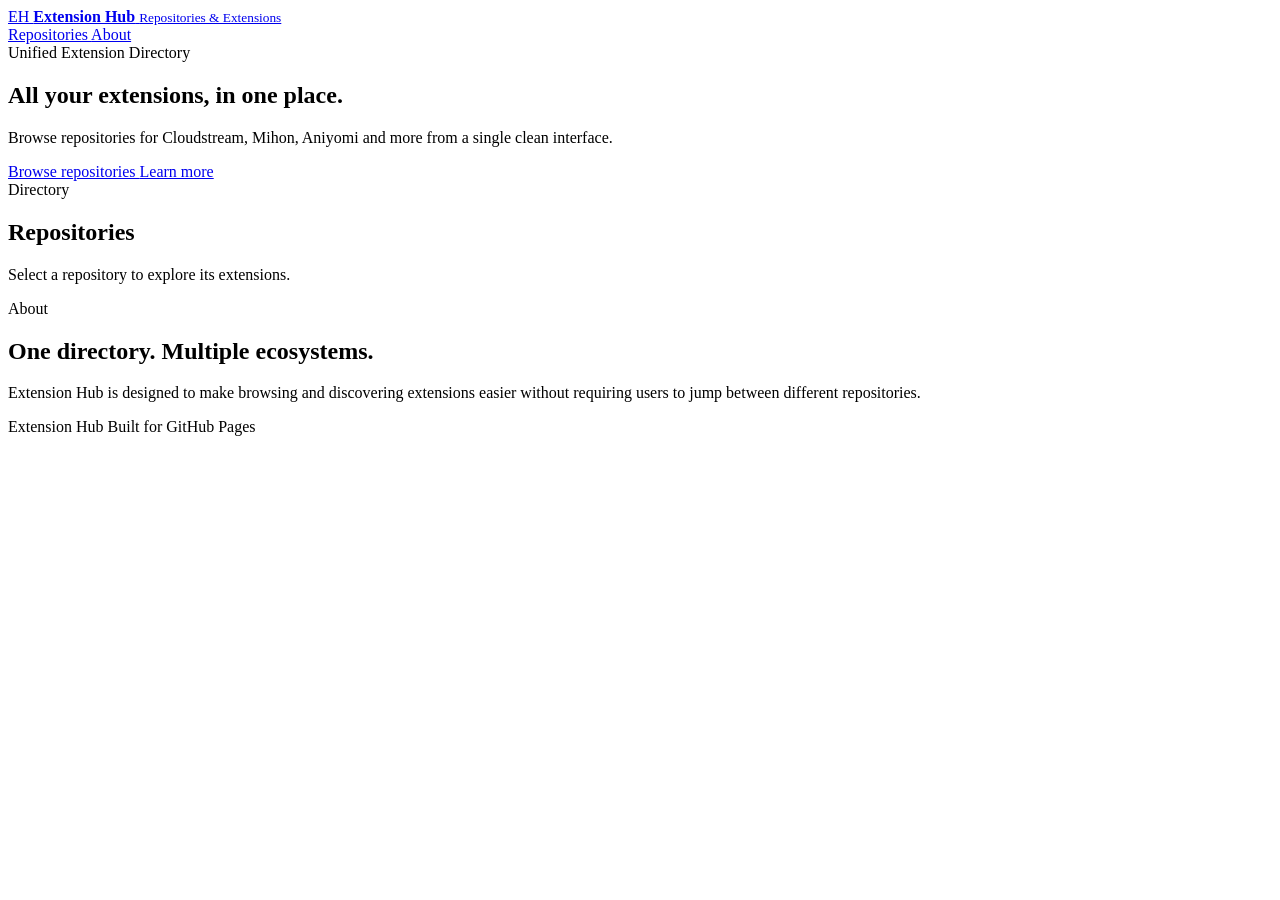
==== index.html @ 91ea053d "feat: add initial site HTML structure" ====
<!DOCTYPE html>
<html lang="en">
<head>
    <meta charset="UTF-8">

    <meta
        name="viewport"
        content="width=device-width, initial-scale=1.0"
    >

    <meta
        name="description"
        content="A unified extension directory for Cloudstream, Mihon, Aniyomi and more."
    >

    <meta
        name="theme-color"
        content="#0b0d10"
    >

    <title>Extension Hub</title>

    <link rel="stylesheet" href="css/style.css">
</head>

<body>
    <div class="app">

        <header class="site-header">
            <div class="container header-inner">

                <a class="brand" href="./" aria-label="Extension Hub home">
                    <span class="brand-mark" aria-hidden="true">
                        EH
                    </span>

                    <span class="brand-text">
                        <strong>Extension Hub</strong>
                        <small>Repositories & Extensions</small>
                    </span>
                </a>

                <nav
                    class="site-nav"
                    aria-label="Main navigation"
                >
                    <a href="#repositories">
                        Repositories
                    </a>

                    <a href="#about">
                        About
                    </a>
                </nav>

            </div>
        </header>

        <main>

            <section class="hero">
                <div class="container hero-inner">

                    <div class="hero-copy">

                        <span class="eyebrow">
                            Unified Extension Directory
                        </span>

                        <h1>
                            All your extensions,
                            <span>in one place.</span>
                        </h1>

                        <p>
                            Browse repositories for Cloudstream, Mihon,
                            Aniyomi and more from a single clean interface.
                        </p>

                        <div class="hero-actions">

                            <a
                                class="button button-primary"
                                href="#repositories"
                            >
                                Browse repositories
                            </a>

                            <a
                                class="button button-secondary"
                                href="#about"
                            >
                                Learn more
                            </a>

                        </div>

                    </div>

                </div>
            </section>

            <section
                id="repositories"
                class="repositories-section"
            >
                <div class="container">

                    <div class="section-heading">

                        <div>
                            <span class="eyebrow">
                                Directory
                            </span>

                            <h2>
                                Repositories
                            </h2>
                        </div>

                        <p>
                            Select a repository to explore its extensions.
                        </p>

                    </div>

                    <div
                        id="repository-list"
                        class="repository-list"
                        aria-live="polite"
                    >
                        <!-- Repository cards will be rendered here -->
                    </div>

                </div>
            </section>

            <section
                id="about"
                class="about-section"
            >
                <div class="container about-inner">

                    <span class="eyebrow">
                        About
                    </span>

                    <h2>
                        One directory.
                        Multiple ecosystems.
                    </h2>

                    <p>
                        Extension Hub is designed to make browsing and
                        discovering extensions easier without requiring
                        users to jump between different repositories.
                    </p>

                </div>
            </section>

        </main>

        <footer class="site-footer">
            <div class="container footer-inner">

                <span>
                    Extension Hub
                </span>

                <span>
                    Built for GitHub Pages
                </span>

            </div>
        </footer>

    </div>

    <script src="js/app.js"></script>
</body>
</html>
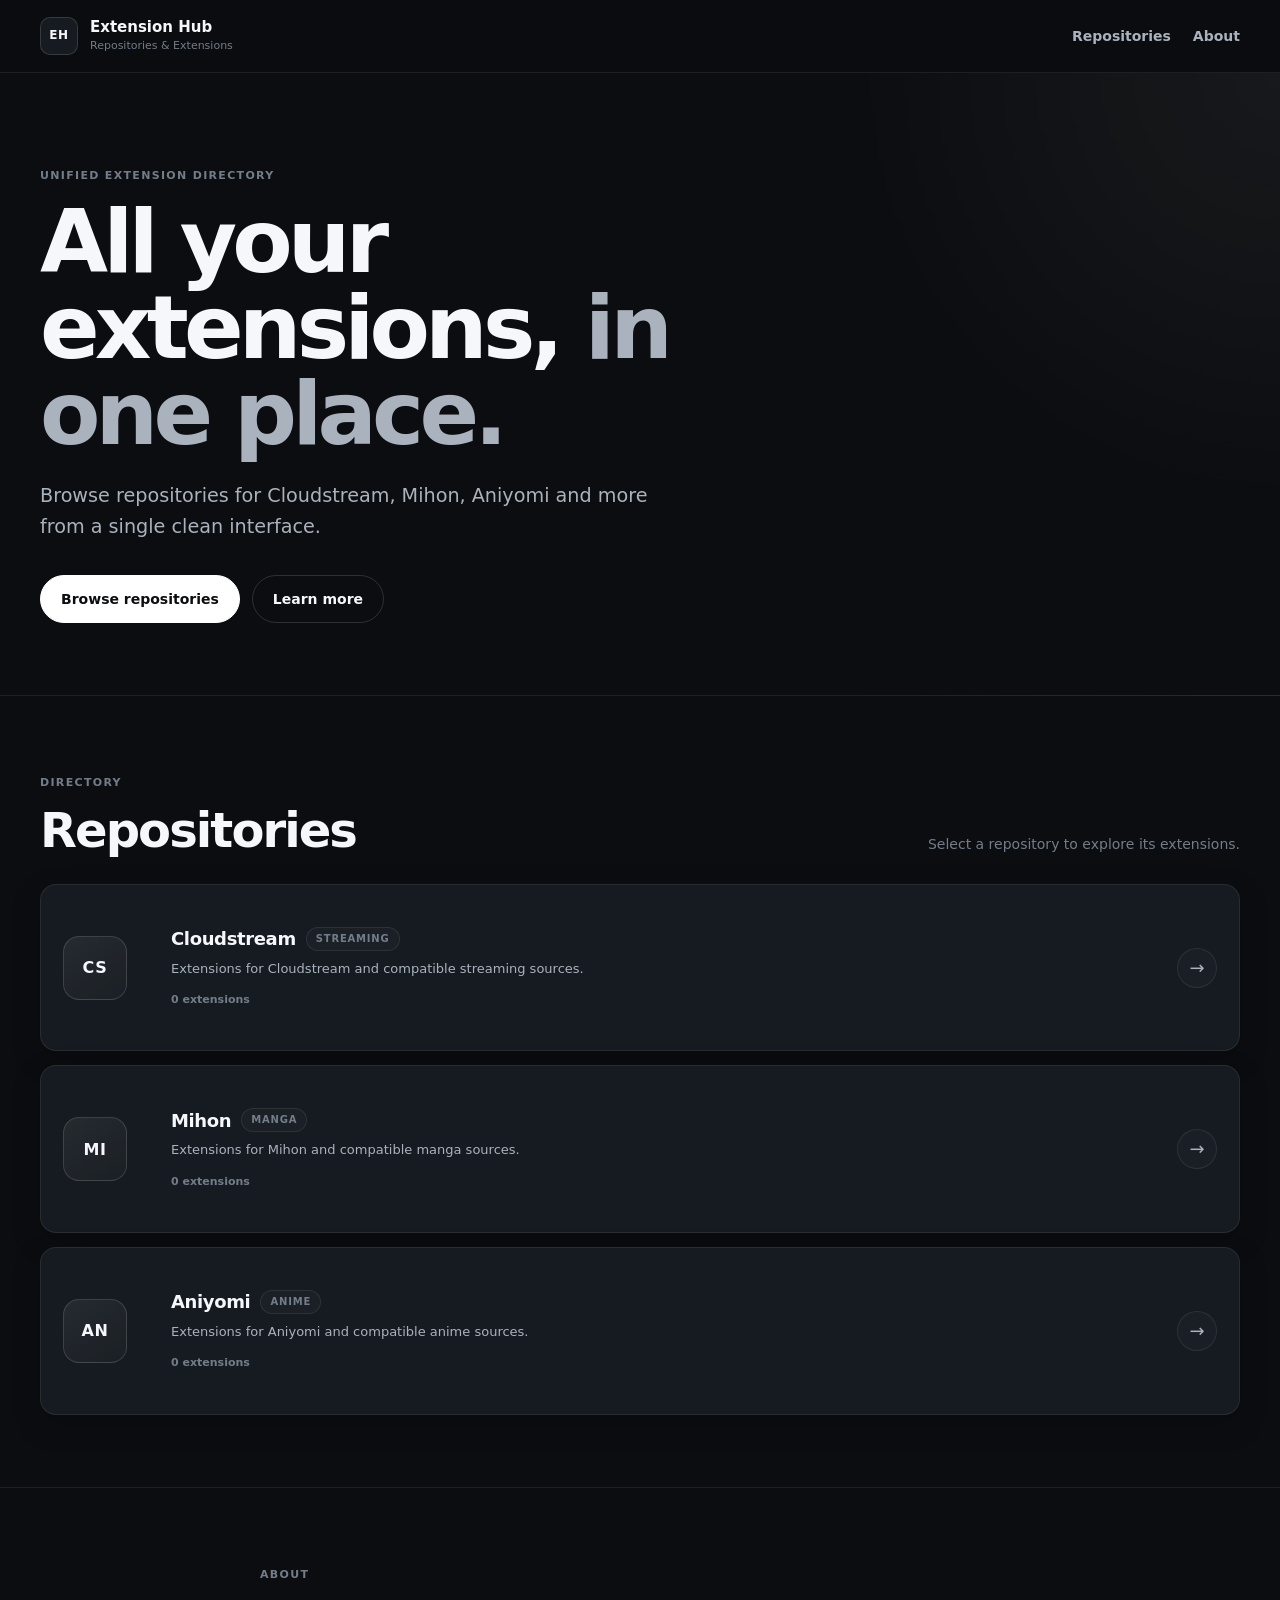
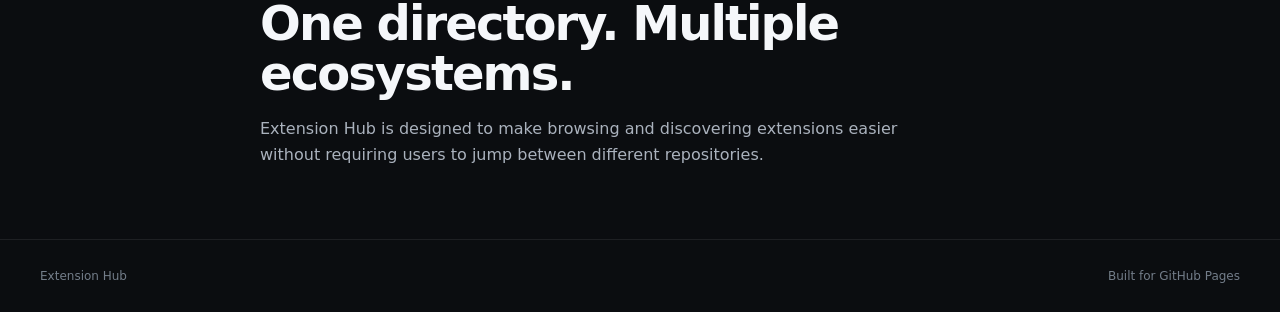
==== commit f335796f: "feat: connect repository assets and rendering Connect the repository stylesheet, repository configur" ====
--- a/index.html
+++ b/index.html
@@ -21,6 +21,7 @@
     <title>Extension Hub</title>
 
     <link rel="stylesheet" href="css/style.css">
+    <link rel="stylesheet" href="css/repositories.css">
 </head>
 
 <body>
@@ -29,14 +30,24 @@
         <header class="site-header">
             <div class="container header-inner">
 
-                <a class="brand" href="./" aria-label="Extension Hub home">
-                    <span class="brand-mark" aria-hidden="true">
+                <a
+                    class="brand"
+                    href="./"
+                    aria-label="Extension Hub home"
+                >
+                    <span
+                        class="brand-mark"
+                        aria-hidden="true"
+                    >
                         EH
                     </span>
 
                     <span class="brand-text">
                         <strong>Extension Hub</strong>
-                        <small>Repositories & Extensions</small>
+
+                        <small>
+                            Repositories & Extensions
+                        </small>
                     </span>
                 </a>
 
@@ -128,8 +139,19 @@
                         id="repository-list"
                         class="repository-list"
                         aria-live="polite"
+                        aria-busy="true"
                     >
-                        <!-- Repository cards will be rendered here -->
+                        <div class="repository-empty">
+                            <div>
+                                <h3>
+                                    Loading repositories
+                                </h3>
+
+                                <p>
+                                    Preparing the directory...
+                                </p>
+                            </div>
+                        </div>
                     </div>
 
                 </div>
@@ -177,6 +199,32 @@
 
     </div>
 
+    <script src="data/repositories.js"></script>
     <script src="js/app.js"></script>
+    <script src="js/repositories.js"></script>
+
+    <script>
+        document.addEventListener("DOMContentLoaded", () => {
+            const repositoryList =
+                document.querySelector("#repository-list");
+
+            if (
+                repositoryList &&
+                typeof RepositoryView !== "undefined" &&
+                typeof repositories !== "undefined"
+            ) {
+                RepositoryView.render(
+                    repositoryList,
+                    repositories
+                );
+
+                repositoryList.setAttribute(
+                    "aria-busy",
+                    "false"
+                );
+            }
+        });
+    </script>
+
 </body>
 </html>
--- a/css/style.css
+++ b/css/style.css
@@ -0,0 +1,548 @@
+:root {
+    --bg: #0b0d10;
+    --bg-soft: #11151a;
+    --surface: #161b21;
+    --surface-hover: #1b2129;
+
+    --border: rgba(255, 255, 255, 0.08);
+    --border-strong: rgba(255, 255, 255, 0.14);
+
+    --text: #f5f7fa;
+    --text-soft: #aab2bd;
+    --text-muted: #737d89;
+
+    --accent: #ffffff;
+    --accent-contrast: #0b0d10;
+
+    --radius-sm: 10px;
+    --radius-md: 16px;
+    --radius-lg: 22px;
+
+    --container: 1200px;
+
+    --shadow-card:
+        0 10px 30px rgba(0, 0, 0, 0.18);
+
+    font-family:
+        Inter,
+        ui-sans-serif,
+        system-ui,
+        -apple-system,
+        BlinkMacSystemFont,
+        "Segoe UI",
+        sans-serif;
+}
+
+* {
+    box-sizing: border-box;
+    margin: 0;
+    padding: 0;
+}
+
+html {
+    scroll-behavior: smooth;
+}
+
+body {
+    min-height: 100vh;
+    background: var(--bg);
+    color: var(--text);
+    line-height: 1.6;
+    -webkit-font-smoothing: antialiased;
+}
+
+a {
+    color: inherit;
+    text-decoration: none;
+}
+
+button,
+a {
+    -webkit-tap-highlight-color: transparent;
+}
+
+.container {
+    width: min(
+        calc(100% - 32px),
+        var(--container)
+    );
+
+    margin-inline: auto;
+}
+
+/* Header */
+
+.site-header {
+    position: sticky;
+    top: 0;
+    z-index: 100;
+
+    border-bottom: 1px solid var(--border);
+
+    background: rgba(11, 13, 16, 0.82);
+
+    backdrop-filter: blur(18px);
+    -webkit-backdrop-filter: blur(18px);
+}
+
+.header-inner {
+    min-height: 72px;
+
+    display: flex;
+    align-items: center;
+    justify-content: space-between;
+
+    gap: 24px;
+}
+
+.brand {
+    display: inline-flex;
+    align-items: center;
+    gap: 12px;
+
+    min-width: 0;
+}
+
+.brand-mark {
+    width: 38px;
+    height: 38px;
+
+    display: grid;
+    place-items: center;
+
+    border: 1px solid var(--border-strong);
+    border-radius: 10px;
+
+    background: var(--surface);
+
+    font-size: 12px;
+    font-weight: 800;
+    letter-spacing: 0.05em;
+}
+
+.brand-text {
+    display: grid;
+    line-height: 1.15;
+}
+
+.brand-text strong {
+    font-size: 15px;
+}
+
+.brand-text small {
+    margin-top: 4px;
+
+    color: var(--text-muted);
+
+    font-size: 11px;
+}
+
+.site-nav {
+    display: flex;
+    align-items: center;
+    gap: 22px;
+}
+
+.site-nav a {
+    color: var(--text-soft);
+
+    font-size: 14px;
+    font-weight: 600;
+
+    transition: color 160ms ease;
+}
+
+.site-nav a:hover,
+.site-nav a:focus-visible {
+    color: var(--text);
+}
+
+/* Hero */
+
+.hero {
+    padding: 88px 0 72px;
+
+    border-bottom: 1px solid var(--border);
+
+    background:
+        radial-gradient(
+            circle at top right,
+            rgba(255, 255, 255, 0.05),
+            transparent 30%
+        );
+}
+
+.hero-inner {
+    display: flex;
+    align-items: center;
+}
+
+.hero-copy {
+    width: min(760px, 100%);
+}
+
+.eyebrow {
+    display: inline-block;
+
+    margin-bottom: 14px;
+
+    color: var(--text-muted);
+
+    font-size: 11px;
+    font-weight: 800;
+    letter-spacing: 0.12em;
+    text-transform: uppercase;
+}
+
+.hero h1 {
+    max-width: 760px;
+
+    font-size: clamp(
+        2.5rem,
+        7vw,
+        5.5rem
+    );
+
+    line-height: 0.98;
+    letter-spacing: -0.055em;
+}
+
+.hero h1 span {
+    color: var(--text-soft);
+}
+
+.hero p {
+    max-width: 640px;
+
+    margin-top: 24px;
+
+    color: var(--text-soft);
+
+    font-size: clamp(
+        1rem,
+        2vw,
+        1.2rem
+    );
+}
+
+.hero-actions {
+    display: flex;
+    flex-wrap: wrap;
+    gap: 12px;
+
+    margin-top: 32px;
+}
+
+.button {
+    min-height: 48px;
+
+    display: inline-flex;
+    align-items: center;
+    justify-content: center;
+
+    padding: 0 20px;
+
+    border: 1px solid var(--border-strong);
+    border-radius: 999px;
+
+    font-size: 14px;
+    font-weight: 700;
+
+    transition:
+        transform 160ms ease,
+        background-color 160ms ease,
+        border-color 160ms ease;
+}
+
+.button:hover {
+    transform: translateY(-1px);
+}
+
+.button-primary {
+    border-color: var(--accent);
+    background: var(--accent);
+    color: var(--accent-contrast);
+}
+
+.button-primary:hover {
+    background: var(--text-soft);
+    border-color: var(--text-soft);
+}
+
+.button-secondary {
+    background: transparent;
+    color: var(--text);
+}
+
+.button-secondary:hover {
+    background: var(--surface);
+}
+
+/* Repository section */
+
+.repositories-section {
+    padding: 72px 0;
+}
+
+.section-heading {
+    display: flex;
+    align-items: end;
+    justify-content: space-between;
+
+    gap: 24px;
+
+    margin-bottom: 28px;
+}
+
+.section-heading h2,
+.about-section h2 {
+    font-size: clamp(
+        2rem,
+        4vw,
+        3rem
+    );
+
+    line-height: 1.05;
+    letter-spacing: -0.04em;
+}
+
+.section-heading p {
+    max-width: 420px;
+
+    color: var(--text-muted);
+
+    font-size: 14px;
+    text-align: right;
+}
+
+.repository-list {
+    display: grid;
+    gap: 14px;
+}
+
+.repository-card {
+    width: 100%;
+    min-height: 124px;
+
+    display: flex;
+    align-items: center;
+
+    border: 1px solid var(--border);
+    border-radius: var(--radius-md);
+
+    background: var(--surface);
+
+    box-shadow: var(--shadow-card);
+
+    overflow: hidden;
+
+    transition:
+        background-color 160ms ease,
+        border-color 160ms ease,
+        transform 160ms ease,
+        box-shadow 160ms ease;
+}
+
+.repository-card:hover {
+    background: var(--surface-hover);
+
+    border-color: var(--border-strong);
+
+    transform: translateY(-2px);
+
+    box-shadow:
+        0 14px 36px rgba(0, 0, 0, 0.24);
+}
+
+.repository-card-content {
+    width: 100%;
+    padding: 22px 24px;
+}
+
+/* About */
+
+.about-section {
+    padding: 72px 0;
+
+    border-top: 1px solid var(--border);
+}
+
+.about-inner {
+    max-width: 760px;
+}
+
+.about-section p {
+    max-width: 680px;
+
+    margin-top: 18px;
+
+    color: var(--text-soft);
+
+    font-size: 16px;
+}
+
+/* Footer */
+
+.site-footer {
+    border-top: 1px solid var(--border);
+
+    color: var(--text-muted);
+}
+
+.footer-inner {
+    min-height: 72px;
+
+    display: flex;
+    align-items: center;
+    justify-content: space-between;
+
+    gap: 20px;
+
+    font-size: 12px;
+}
+
+/* Accessibility */
+
+a:focus-visible {
+    outline: 2px solid var(--accent);
+    outline-offset: 4px;
+}
+
+/* Tablet */
+
+@media (max-width: 820px) {
+    .header-inner {
+        min-height: 64px;
+    }
+
+    .site-nav {
+        gap: 14px;
+    }
+
+    .hero {
+        padding: 72px 0 60px;
+    }
+
+    .section-heading {
+        align-items: flex-start;
+        flex-direction: column;
+    }
+
+    .section-heading p {
+        text-align: left;
+    }
+}
+
+/* Mobile */
+
+@media (max-width: 560px) {
+    .container {
+        width: min(
+            calc(100% - 24px),
+            var(--container)
+        );
+    }
+
+    .brand-text small {
+        display: none;
+    }
+
+    .site-nav {
+        gap: 12px;
+    }
+
+    .site-nav a {
+        font-size: 13px;
+    }
+
+    .hero {
+        padding: 56px 0 48px;
+    }
+
+    .hero h1 {
+        font-size: clamp(
+            2.5rem,
+            15vw,
+            4rem
+        );
+    }
+
+    .hero p {
+        font-size: 1rem;
+    }
+
+    .hero-actions {
+        display: grid;
+    }
+
+    .button {
+        width: 100%;
+    }
+
+    .repositories-section,
+    .about-section {
+        padding: 56px 0;
+    }
+
+    .repository-card {
+        min-height: 108px;
+    }
+
+    .repository-card-content {
+        padding: 18px;
+    }
+
+    .footer-inner {
+        min-height: 88px;
+
+        align-items: flex-start;
+        justify-content: center;
+
+        flex-direction: column;
+
+        padding: 18px 0;
+    }
+}
+
+/* Large desktop / TV */
+
+@media (min-width: 1600px) {
+    :root {
+        --container: 1400px;
+    }
+
+    .header-inner {
+        min-height: 82px;
+    }
+
+    .hero {
+        padding: 120px 0 100px;
+    }
+
+    .hero h1 {
+        max-width: 1000px;
+    }
+
+    .repository-card {
+        min-height: 150px;
+    }
+
+    .repository-card-content {
+        padding: 28px 32px;
+    }
+}
+
+/* Reduced motion */
+
+@media (prefers-reduced-motion: reduce) {
+    html {
+        scroll-behavior: auto;
+    }
+
+    *,
+    *::before,
+    *::after {
+        transition-duration: 0.01ms !important;
+        animation-duration: 0.01ms !important;
+    }
+}
--- a/css/repositories.css
+++ b/css/repositories.css
@@ -0,0 +1,429 @@
+/*
+ * Repository cards
+ *
+ * Horizontal repository cards designed to remain readable and
+ * comfortable to interact with across mobile, tablet, desktop,
+ * and large TV displays.
+ */
+
+.repository-card {
+    position: relative;
+
+    display: grid;
+    grid-template-columns: auto minmax(0, 1fr) auto;
+    align-items: center;
+
+    gap: 20px;
+
+    min-height: 132px;
+
+    padding: 20px 22px;
+
+    color: var(--text);
+
+    border: 1px solid var(--border);
+    border-radius: var(--radius-md);
+
+    background: var(--surface);
+
+    box-shadow: var(--shadow-card);
+
+    isolation: isolate;
+
+    transition:
+        transform 180ms ease,
+        border-color 180ms ease,
+        background-color 180ms ease,
+        box-shadow 180ms ease;
+}
+
+.repository-card::before {
+    content: "";
+
+    position: absolute;
+    inset: 0;
+
+    z-index: -1;
+
+    opacity: 0;
+
+    border-radius: inherit;
+
+    background:
+        radial-gradient(
+            circle at 0% 50%,
+            rgba(255, 255, 255, 0.07),
+            transparent 34%
+        );
+
+    transition: opacity 180ms ease;
+}
+
+.repository-card:hover {
+    transform: translateY(-2px);
+
+    border-color: var(--border-strong);
+
+    background: var(--surface-hover);
+
+    box-shadow:
+        0 16px 42px rgba(0, 0, 0, 0.26);
+}
+
+.repository-card:hover::before {
+    opacity: 1;
+}
+
+.repository-card:active {
+    transform: translateY(0);
+}
+
+.repository-card:focus-visible {
+    outline: 2px solid var(--accent);
+    outline-offset: 4px;
+}
+
+/* Icon */
+
+.repository-card-icon {
+    width: 64px;
+    height: 64px;
+
+    display: grid;
+    place-items: center;
+
+    flex: 0 0 auto;
+
+    border: 1px solid var(--border-strong);
+    border-radius: 16px;
+
+    background:
+        linear-gradient(
+            145deg,
+            rgba(255, 255, 255, 0.07),
+            rgba(255, 255, 255, 0.02)
+        );
+
+    color: var(--text);
+
+    font-size: 16px;
+    font-weight: 900;
+    letter-spacing: 0.04em;
+
+    user-select: none;
+}
+
+/* Content */
+
+.repository-card-content {
+    min-width: 0;
+
+    display: flex;
+    flex-direction: column;
+}
+
+.repository-card-heading {
+    display: flex;
+    align-items: center;
+    flex-wrap: wrap;
+
+    gap: 10px;
+}
+
+.repository-card-name {
+    min-width: 0;
+
+    color: var(--text);
+
+    font-size: 18px;
+    font-weight: 750;
+    line-height: 1.2;
+
+    letter-spacing: -0.02em;
+}
+
+.repository-card-type {
+    display: inline-flex;
+    align-items: center;
+
+    min-height: 24px;
+
+    padding: 0 9px;
+
+    border: 1px solid var(--border);
+    border-radius: 999px;
+
+    color: var(--text-muted);
+
+    background: rgba(255, 255, 255, 0.025);
+
+    font-size: 10px;
+    font-weight: 800;
+    letter-spacing: 0.08em;
+    text-transform: uppercase;
+}
+
+.repository-card-description {
+    display: -webkit-box;
+
+    max-width: 760px;
+
+    margin-top: 8px;
+
+    overflow: hidden;
+
+    color: var(--text-soft);
+
+    font-size: 13px;
+    line-height: 1.55;
+
+    -webkit-box-orient: vertical;
+    -webkit-line-clamp: 2;
+}
+
+.repository-card-meta {
+    display: flex;
+    align-items: center;
+
+    margin-top: 12px;
+}
+
+.repository-card-count {
+    color: var(--text-muted);
+
+    font-size: 11px;
+    font-weight: 700;
+}
+
+/* Arrow */
+
+.repository-card-arrow {
+    width: 40px;
+    height: 40px;
+
+    display: grid;
+    place-items: center;
+
+    flex: 0 0 auto;
+
+    border: 1px solid var(--border);
+    border-radius: 50%;
+
+    color: var(--text-soft);
+
+    background: rgba(255, 255, 255, 0.02);
+
+    font-size: 18px;
+    line-height: 1;
+
+    transition:
+        transform 180ms ease,
+        color 180ms ease,
+        background-color 180ms ease,
+        border-color 180ms ease;
+}
+
+.repository-card:hover .repository-card-arrow {
+    transform: translateX(3px);
+
+    border-color: var(--border-strong);
+
+    background: rgba(255, 255, 255, 0.06);
+
+    color: var(--text);
+}
+
+/* Empty state */
+
+.repository-empty {
+    min-height: 180px;
+
+    display: grid;
+    place-items: center;
+
+    padding: 32px;
+
+    border: 1px dashed var(--border-strong);
+    border-radius: var(--radius-md);
+
+    text-align: center;
+}
+
+.repository-empty h3 {
+    font-size: 16px;
+}
+
+.repository-empty p {
+    margin-top: 6px;
+
+    color: var(--text-muted);
+
+    font-size: 13px;
+}
+
+/* Tablet */
+
+@media (max-width: 820px) {
+    .repository-card {
+        gap: 16px;
+
+        min-height: 120px;
+
+        padding: 18px;
+    }
+
+    .repository-card-icon {
+        width: 56px;
+        height: 56px;
+
+        border-radius: 14px;
+
+        font-size: 14px;
+    }
+
+    .repository-card-name {
+        font-size: 17px;
+    }
+}
+
+/* Mobile */
+
+@media (max-width: 560px) {
+    .repository-card {
+        grid-template-columns: auto minmax(0, 1fr) auto;
+
+        gap: 12px;
+
+        min-height: 104px;
+
+        padding: 14px;
+    }
+
+    .repository-card-icon {
+        width: 46px;
+        height: 46px;
+
+        border-radius: 12px;
+
+        font-size: 12px;
+    }
+
+    .repository-card-heading {
+        gap: 6px;
+    }
+
+    .repository-card-name {
+        font-size: 15px;
+    }
+
+    .repository-card-type {
+        min-height: 21px;
+
+        padding: 0 7px;
+
+        font-size: 8px;
+    }
+
+    .repository-card-description {
+        margin-top: 5px;
+
+        font-size: 11px;
+
+        -webkit-line-clamp: 2;
+    }
+
+    .repository-card-meta {
+        margin-top: 7px;
+    }
+
+    .repository-card-count {
+        font-size: 10px;
+    }
+
+    .repository-card-arrow {
+        width: 32px;
+        height: 32px;
+
+        font-size: 15px;
+    }
+}
+
+/* Very small phones */
+
+@media (max-width: 380px) {
+    .repository-card {
+        gap: 10px;
+
+        padding: 12px;
+    }
+
+    .repository-card-icon {
+        width: 40px;
+        height: 40px;
+
+        border-radius: 10px;
+    }
+
+    .repository-card-description {
+        font-size: 10px;
+    }
+
+    .repository-card-arrow {
+        width: 28px;
+        height: 28px;
+
+        font-size: 13px;
+    }
+}
+
+/* Large displays / TV */
+
+@media (min-width: 1600px) {
+    .repository-card {
+        min-height: 156px;
+
+        padding: 28px 30px;
+
+        gap: 24px;
+    }
+
+    .repository-card-icon {
+        width: 76px;
+        height: 76px;
+
+        border-radius: 18px;
+
+        font-size: 19px;
+    }
+
+    .repository-card-name {
+        font-size: 21px;
+    }
+
+    .repository-card-description {
+        margin-top: 10px;
+
+        font-size: 14px;
+    }
+
+    .repository-card-count {
+        font-size: 12px;
+    }
+
+    .repository-card-arrow {
+        width: 48px;
+        height: 48px;
+
+        font-size: 20px;
+    }
+}
+
+/* Reduced motion */
+
+@media (prefers-reduced-motion: reduce) {
+    .repository-card,
+    .repository-card-arrow,
+    .repository-card::before {
+        transition: none;
+    }
+}
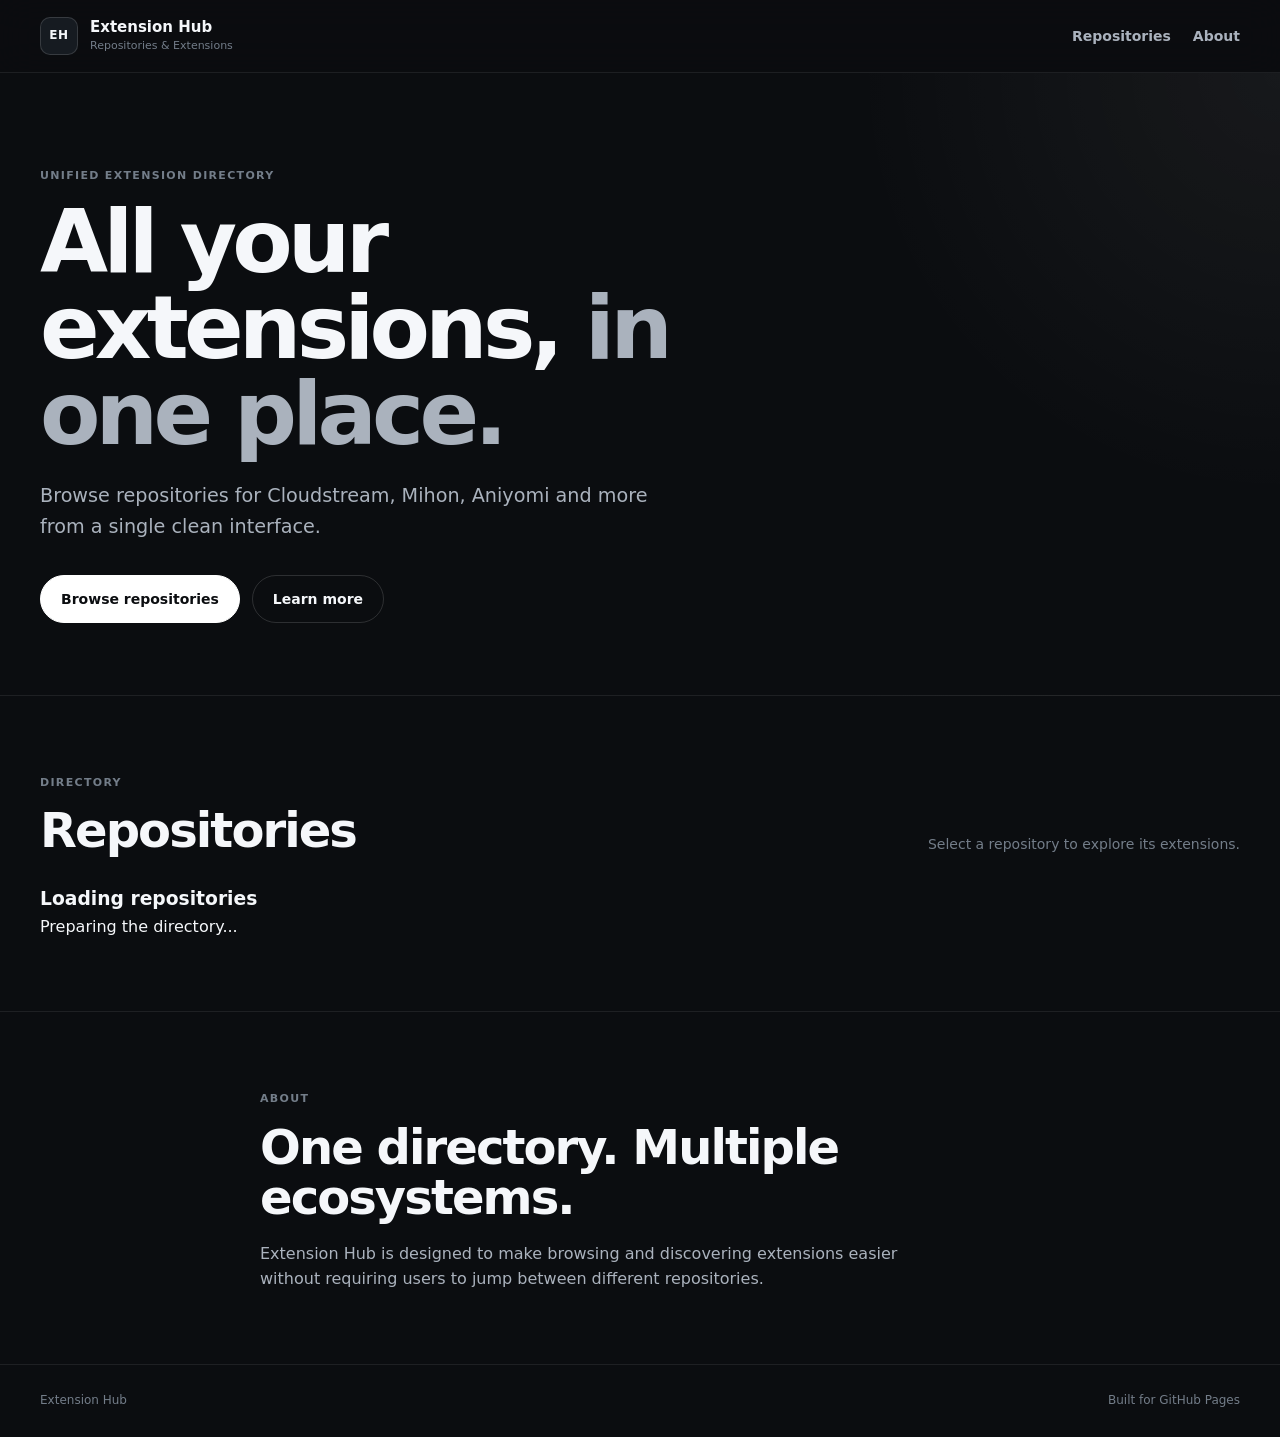
==== commit 20c80785: "fix: load extension data before repositories Update the homepage script loading order so the central" ====
--- a/index.html
+++ b/index.html
@@ -1,230 +1,98 @@
 <!DOCTYPE html>
 <html lang="en">
 <head>
-    <meta charset="UTF-8">
+  <meta charset="UTF-8">
+  <meta name="viewport" content="width=device-width,initial-scale=1">
+  <meta name="description" content="A unified extension directory for Cloudstream, Mihon, Aniyomi and more.">
+  <meta name="theme-color" content="#0b0d10">
+  <title>Extension Hub</title>
+  <link rel="stylesheet" href="css/style.css">
+  <link rel="stylesheet" href="css/repositories.css">
+</head>
+<body>
+  <div class="app">
+    <header class="site-header">
+      <div class="container header-inner">
+        <a class="brand" href="./" aria-label="Extension Hub home">
+          <span class="brand-mark" aria-hidden="true">EH</span>
+          <span class="brand-text"><strong>Extension Hub</strong><small>Repositories & Extensions</small></span>
+        </a>
 
-    <meta
-        name="viewport"
-        content="width=device-width, initial-scale=1.0"
-    >
+        <nav class="site-nav" aria-label="Main navigation">
+          <a href="#repositories">Repositories</a>
+          <a href="#about">About</a>
+        </nav>
+      </div>
+    </header>
 
-    <meta
-        name="description"
-        content="A unified extension directory for Cloudstream, Mihon, Aniyomi and more."
-    >
+    <main>
+      <section class="hero">
+        <div class="container hero-inner">
+          <div class="hero-copy">
+            <span class="eyebrow">Unified Extension Directory</span>
+            <h1>All your extensions, <span>in one place.</span></h1>
+            <p>Browse repositories for Cloudstream, Mihon, Aniyomi and more from a single clean interface.</p>
 
-    <meta
-        name="theme-color"
-        content="#0b0d10"
-    >
+            <div class="hero-actions">
+              <a class="button button-primary" href="#repositories">Browse repositories</a>
+              <a class="button button-secondary" href="#about">Learn more</a>
+            </div>
+          </div>
+        </div>
+      </section>
 
-    <title>Extension Hub</title>
+      <section id="repositories" class="repositories-section">
+        <div class="container">
+          <div class="section-heading">
+            <div>
+              <span class="eyebrow">Directory</span>
+              <h2>Repositories</h2>
+            </div>
+            <p>Select a repository to explore its extensions.</p>
+          </div>
 
-    <link rel="stylesheet" href="css/style.css">
-    <link rel="stylesheet" href="css/repositories.css">
-</head>
+          <div id="repository-list" class="repository-list" aria-live="polite" aria-busy="true">
+            <div class="repository-empty">
+              <div>
+                <h3>Loading repositories</h3>
+                <p>Preparing the directory...</p>
+              </div>
+            </div>
+          </div>
+        </div>
+      </section>
 
-<body>
-    <div class="app">
+      <section id="about" class="about-section">
+        <div class="container about-inner">
+          <span class="eyebrow">About</span>
+          <h2>One directory. Multiple ecosystems.</h2>
+          <p>Extension Hub is designed to make browsing and discovering extensions easier without requiring users to jump between different repositories.</p>
+        </div>
+      </section>
+    </main>
 
-        <header class="site-header">
-            <div class="container header-inner">
+    <footer class="site-footer">
+      <div class="container footer-inner">
+        <span>Extension Hub</span>
+        <span>Built for GitHub Pages</span>
+      </div>
+    </footer>
+  </div>
 
-                <a
-                    class="brand"
-                    href="./"
-                    aria-label="Extension Hub home"
-                >
-                    <span
-                        class="brand-mark"
-                        aria-hidden="true"
-                    >
-                        EH
-                    </span>
+  <script src="data/extensions.js"></script>
+  <script src="data/repositories.js"></script>
+  <script src="js/app.js"></script>
+  <script src="js/repositories.js"></script>
 
-                    <span class="brand-text">
-                        <strong>Extension Hub</strong>
+  <script>
+    document.addEventListener("DOMContentLoaded", () => {
+      const list = document.querySelector("#repository-list");
 
-                        <small>
-                            Repositories & Extensions
-                        </small>
-                    </span>
-                </a>
-
-                <nav
-                    class="site-nav"
-                    aria-label="Main navigation"
-                >
-                    <a href="#repositories">
-                        Repositories
-                    </a>
-
-                    <a href="#about">
-                        About
-                    </a>
-                </nav>
-
-            </div>
-        </header>
-
-        <main>
-
-            <section class="hero">
-                <div class="container hero-inner">
-
-                    <div class="hero-copy">
-
-                        <span class="eyebrow">
-                            Unified Extension Directory
-                        </span>
-
-                        <h1>
-                            All your extensions,
-                            <span>in one place.</span>
-                        </h1>
-
-                        <p>
-                            Browse repositories for Cloudstream, Mihon,
-                            Aniyomi and more from a single clean interface.
-                        </p>
-
-                        <div class="hero-actions">
-
-                            <a
-                                class="button button-primary"
-                                href="#repositories"
-                            >
-                                Browse repositories
-                            </a>
-
-                            <a
-                                class="button button-secondary"
-                                href="#about"
-                            >
-                                Learn more
-                            </a>
-
-                        </div>
-
-                    </div>
-
-                </div>
-            </section>
-
-            <section
-                id="repositories"
-                class="repositories-section"
-            >
-                <div class="container">
-
-                    <div class="section-heading">
-
-                        <div>
-                            <span class="eyebrow">
-                                Directory
-                            </span>
-
-                            <h2>
-                                Repositories
-                            </h2>
-                        </div>
-
-                        <p>
-                            Select a repository to explore its extensions.
-                        </p>
-
-                    </div>
-
-                    <div
-                        id="repository-list"
-                        class="repository-list"
-                        aria-live="polite"
-                        aria-busy="true"
-                    >
-                        <div class="repository-empty">
-                            <div>
-                                <h3>
-                                    Loading repositories
-                                </h3>
-
-                                <p>
-                                    Preparing the directory...
-                                </p>
-                            </div>
-                        </div>
-                    </div>
-
-                </div>
-            </section>
-
-            <section
-                id="about"
-                class="about-section"
-            >
-                <div class="container about-inner">
-
-                    <span class="eyebrow">
-                        About
-                    </span>
-
-                    <h2>
-                        One directory.
-                        Multiple ecosystems.
-                    </h2>
-
-                    <p>
-                        Extension Hub is designed to make browsing and
-                        discovering extensions easier without requiring
-                        users to jump between different repositories.
-                    </p>
-
-                </div>
-            </section>
-
-        </main>
-
-        <footer class="site-footer">
-            <div class="container footer-inner">
-
-                <span>
-                    Extension Hub
-                </span>
-
-                <span>
-                    Built for GitHub Pages
-                </span>
-
-            </div>
-        </footer>
-
-    </div>
-
-    <script src="data/repositories.js"></script>
-    <script src="js/app.js"></script>
-    <script src="js/repositories.js"></script>
-
-    <script>
-        document.addEventListener("DOMContentLoaded", () => {
-            const repositoryList =
-                document.querySelector("#repository-list");
-
-            if (
-                repositoryList &&
-                typeof RepositoryView !== "undefined" &&
-                typeof repositories !== "undefined"
-            ) {
-                RepositoryView.render(
-                    repositoryList,
-                    repositories
-                );
-
-                repositoryList.setAttribute(
-                    "aria-busy",
-                    "false"
-                );
-            }
-        });
-    </script>
-
+      if (list && typeof RepositoryView !== "undefined" && typeof repositories !== "undefined") {
+        RepositoryView.render(list, repositories);
+        list.setAttribute("aria-busy", "false");
+      }
+    });
+  </script>
 </body>
 </html>
--- a/css/repositories.css
+++ b/css/repositories.css
@@ -1,429 +1,299 @@
-/*
- * Repository cards
- *
- * Horizontal repository cards designed to remain readable and
- * comfortable to interact with across mobile, tablet, desktop,
- * and large TV displays.
- */
-
-.repository-card {
-    position: relative;
-
-    display: grid;
-    grid-template-columns: auto minmax(0, 1fr) auto;
-    align-items: center;
-
-    gap: 20px;
-
-    min-height: 132px;
-
-    padding: 20px 22px;
-
-    color: var(--text);
-
-    border: 1px solid var(--border);
-    border-radius: var(--radius-md);
-
-    background: var(--surface);
-
-    box-shadow: var(--shadow-card);
-
-    isolation: isolate;
-
-    transition:
-        transform 180ms ease,
-        border-color 180ms ease,
-        background-color 180ms ease,
-        box-shadow 180ms ease;
-}
-
-.repository-card::before {
-    content: "";
-
-    position: absolute;
-    inset: 0;
-
-    z-index: -1;
-
-    opacity: 0;
-
-    border-radius: inherit;
-
-    background:
-        radial-gradient(
-            circle at 0% 50%,
-            rgba(255, 255, 255, 0.07),
-            transparent 34%
-        );
-
-    transition: opacity 180ms ease;
-}
-
-.repository-card:hover {
-    transform: translateY(-2px);
-
-    border-color: var(--border-strong);
-
-    background: var(--surface-hover);
-
-    box-shadow:
-        0 16px 42px rgba(0, 0, 0, 0.26);
-}
-
-.repository-card:hover::before {
-    opacity: 1;
-}
-
-.repository-card:active {
-    transform: translateY(0);
-}
-
-.repository-card:focus-visible {
-    outline: 2px solid var(--accent);
-    outline-offset: 4px;
-}
-
-/* Icon */
-
-.repository-card-icon {
-    width: 64px;
-    height: 64px;
-
-    display: grid;
-    place-items: center;
-
-    flex: 0 0 auto;
-
-    border: 1px solid var(--border-strong);
-    border-radius: 16px;
-
-    background:
-        linear-gradient(
-            145deg,
-            rgba(255, 255, 255, 0.07),
-            rgba(255, 255, 255, 0.02)
-        );
-
-    color: var(--text);
-
-    font-size: 16px;
-    font-weight: 900;
-    letter-spacing: 0.04em;
-
-    user-select: none;
-}
-
-/* Content */
-
-.repository-card-content {
-    min-width: 0;
-
-    display: flex;
-    flex-direction: column;
-}
-
-.repository-card-heading {
-    display: flex;
-    align-items: center;
-    flex-wrap: wrap;
-
+/* Repository detail page */
+
+.repository-hero {
+  padding: 44px 0 52px;
+  border-bottom: 1px solid var(--border);
+  background: radial-gradient(circle at top right, rgba(255,255,255,.05), transparent 32%);
+}
+
+.back-link {
+  display: inline-flex;
+  align-items: center;
+  min-height: 40px;
+  color: var(--text-muted);
+  font-size: 13px;
+  font-weight: 700;
+  transition: color .16s ease;
+}
+
+.back-link:hover,
+.back-link:focus-visible {
+  color: var(--text);
+}
+
+.repository-header {
+  display: flex;
+  align-items: center;
+  gap: 22px;
+  margin-top: 30px;
+}
+
+.repository-header-icon {
+  width: 82px;
+  height: 82px;
+  display: grid;
+  place-items: center;
+  flex: 0 0 auto;
+  border: 1px solid var(--border-strong);
+  border-radius: 20px;
+  background: var(--surface);
+  font-size: 21px;
+  font-weight: 900;
+  letter-spacing: .04em;
+}
+
+.repository-header-content {
+  min-width: 0;
+}
+
+.repository-header h1 {
+  font-size: clamp(2rem, 5vw, 3.8rem);
+  line-height: 1;
+  letter-spacing: -.045em;
+}
+
+.repository-header p {
+  max-width: 720px;
+  margin-top: 12px;
+  color: var(--text-soft);
+  font-size: 14px;
+}
+
+.repository-header-meta {
+  display: flex;
+  flex-wrap: wrap;
+  gap: 8px;
+  margin-top: 14px;
+}
+
+.repository-header-meta span {
+  display: inline-flex;
+  align-items: center;
+  min-height: 26px;
+  padding: 0 10px;
+  border: 1px solid var(--border);
+  border-radius: 999px;
+  color: var(--text-muted);
+  background: rgba(255,255,255,.025);
+  font-size: 10px;
+  font-weight: 800;
+  letter-spacing: .06em;
+  text-transform: uppercase;
+}
+
+.extensions-section {
+  padding: 64px 0 80px;
+}
+
+.extension-list {
+  display: grid;
+  gap: 12px;
+}
+
+.extension-card {
+  display: grid;
+  grid-template-columns: auto minmax(0,1fr) auto;
+  align-items: center;
+  gap: 16px;
+  min-height: 100px;
+  padding: 18px 20px;
+  border: 1px solid var(--border);
+  border-radius: var(--radius-md);
+  background: var(--surface);
+  transition: transform .16s ease, background-color .16s ease, border-color .16s ease;
+}
+
+.extension-card:hover {
+  transform: translateY(-1px);
+  background: var(--surface-hover);
+  border-color: var(--border-strong);
+}
+
+.extension-icon {
+  width: 48px;
+  height: 48px;
+  display: grid;
+  place-items: center;
+  flex: 0 0 auto;
+  border: 1px solid var(--border);
+  border-radius: 12px;
+  background: rgba(255,255,255,.03);
+  font-size: 12px;
+  font-weight: 900;
+}
+
+.extension-content {
+  min-width: 0;
+}
+
+.extension-heading {
+  display: flex;
+  align-items: center;
+  flex-wrap: wrap;
+  gap: 8px;
+}
+
+.extension-name {
+  font-size: 15px;
+  font-weight: 750;
+  line-height: 1.2;
+}
+
+.extension-version {
+  color: var(--text-muted);
+  font-size: 10px;
+  font-weight: 700;
+}
+
+.extension-description {
+  margin-top: 5px;
+  color: var(--text-soft);
+  font-size: 12px;
+  line-height: 1.5;
+  display: -webkit-box;
+  overflow: hidden;
+  -webkit-box-orient: vertical;
+  -webkit-line-clamp: 2;
+}
+
+.extension-meta {
+  display: flex;
+  flex-wrap: wrap;
+  gap: 8px;
+  margin-top: 8px;
+}
+
+.extension-meta span {
+  color: var(--text-muted);
+  font-size: 10px;
+  font-weight: 650;
+}
+
+.extension-action {
+  width: 38px;
+  height: 38px;
+  display: grid;
+  place-items: center;
+  flex: 0 0 auto;
+  border: 1px solid var(--border);
+  border-radius: 50%;
+  color: var(--text-soft);
+  font-size: 16px;
+}
+
+.extension-empty {
+  padding: 48px 24px;
+  border: 1px dashed var(--border-strong);
+  border-radius: var(--radius-md);
+  text-align: center;
+}
+
+.extension-empty h3 {
+  font-size: 16px;
+}
+
+.extension-empty p {
+  margin-top: 6px;
+  color: var(--text-muted);
+  font-size: 13px;
+}
+
+@media (max-width: 560px) {
+  .repository-hero {
+    padding: 32px 0 40px;
+  }
+
+  .repository-header {
+    align-items: flex-start;
+    gap: 14px;
+    margin-top: 24px;
+  }
+
+  .repository-header-icon {
+    width: 54px;
+    height: 54px;
+    border-radius: 14px;
+    font-size: 14px;
+  }
+
+  .repository-header h1 {
+    font-size: clamp(1.8rem, 10vw, 2.6rem);
+  }
+
+  .repository-header p {
+    margin-top: 8px;
+    font-size: 12px;
+  }
+
+  .extensions-section {
+    padding: 48px 0 64px;
+  }
+
+  .extension-card {
+    grid-template-columns: auto minmax(0,1fr) auto;
     gap: 10px;
-}
-
-.repository-card-name {
-    min-width: 0;
-
-    color: var(--text);
-
-    font-size: 18px;
-    font-weight: 750;
-    line-height: 1.2;
-
-    letter-spacing: -0.02em;
-}
-
-.repository-card-type {
-    display: inline-flex;
-    align-items: center;
-
-    min-height: 24px;
-
-    padding: 0 9px;
-
-    border: 1px solid var(--border);
-    border-radius: 999px;
-
-    color: var(--text-muted);
-
-    background: rgba(255, 255, 255, 0.025);
-
-    font-size: 10px;
-    font-weight: 800;
-    letter-spacing: 0.08em;
-    text-transform: uppercase;
-}
-
-.repository-card-description {
-    display: -webkit-box;
-
-    max-width: 760px;
-
-    margin-top: 8px;
-
-    overflow: hidden;
-
-    color: var(--text-soft);
-
-    font-size: 13px;
-    line-height: 1.55;
-
-    -webkit-box-orient: vertical;
-    -webkit-line-clamp: 2;
-}
-
-.repository-card-meta {
-    display: flex;
-    align-items: center;
-
-    margin-top: 12px;
-}
-
-.repository-card-count {
-    color: var(--text-muted);
-
-    font-size: 11px;
-    font-weight: 700;
-}
-
-/* Arrow */
-
-.repository-card-arrow {
+    min-height: 88px;
+    padding: 14px;
+  }
+
+  .extension-icon {
     width: 40px;
     height: 40px;
-
-    display: grid;
-    place-items: center;
-
-    flex: 0 0 auto;
-
-    border: 1px solid var(--border);
-    border-radius: 50%;
-
-    color: var(--text-soft);
-
-    background: rgba(255, 255, 255, 0.02);
-
-    font-size: 18px;
-    line-height: 1;
-
-    transition:
-        transform 180ms ease,
-        color 180ms ease,
-        background-color 180ms ease,
-        border-color 180ms ease;
-}
-
-.repository-card:hover .repository-card-arrow {
-    transform: translateX(3px);
-
-    border-color: var(--border-strong);
-
-    background: rgba(255, 255, 255, 0.06);
-
-    color: var(--text);
-}
-
-/* Empty state */
-
-.repository-empty {
-    min-height: 180px;
-
-    display: grid;
-    place-items: center;
-
-    padding: 32px;
-
-    border: 1px dashed var(--border-strong);
-    border-radius: var(--radius-md);
-
-    text-align: center;
-}
-
-.repository-empty h3 {
-    font-size: 16px;
-}
-
-.repository-empty p {
-    margin-top: 6px;
-
-    color: var(--text-muted);
-
+    border-radius: 10px;
+    font-size: 10px;
+  }
+
+  .extension-name {
     font-size: 13px;
-}
-
-/* Tablet */
-
-@media (max-width: 820px) {
-    .repository-card {
-        gap: 16px;
-
-        min-height: 120px;
-
-        padding: 18px;
-    }
-
-    .repository-card-icon {
-        width: 56px;
-        height: 56px;
-
-        border-radius: 14px;
-
-        font-size: 14px;
-    }
-
-    .repository-card-name {
-        font-size: 17px;
-    }
-}
-
-/* Mobile */
-
-@media (max-width: 560px) {
-    .repository-card {
-        grid-template-columns: auto minmax(0, 1fr) auto;
-
-        gap: 12px;
-
-        min-height: 104px;
-
-        padding: 14px;
-    }
-
-    .repository-card-icon {
-        width: 46px;
-        height: 46px;
-
-        border-radius: 12px;
-
-        font-size: 12px;
-    }
-
-    .repository-card-heading {
-        gap: 6px;
-    }
-
-    .repository-card-name {
-        font-size: 15px;
-    }
-
-    .repository-card-type {
-        min-height: 21px;
-
-        padding: 0 7px;
-
-        font-size: 8px;
-    }
-
-    .repository-card-description {
-        margin-top: 5px;
-
-        font-size: 11px;
-
-        -webkit-line-clamp: 2;
-    }
-
-    .repository-card-meta {
-        margin-top: 7px;
-    }
-
-    .repository-card-count {
-        font-size: 10px;
-    }
-
-    .repository-card-arrow {
-        width: 32px;
-        height: 32px;
-
-        font-size: 15px;
-    }
-}
-
-/* Very small phones */
-
-@media (max-width: 380px) {
-    .repository-card {
-        gap: 10px;
-
-        padding: 12px;
-    }
-
-    .repository-card-icon {
-        width: 40px;
-        height: 40px;
-
-        border-radius: 10px;
-    }
-
-    .repository-card-description {
-        font-size: 10px;
-    }
-
-    .repository-card-arrow {
-        width: 28px;
-        height: 28px;
-
-        font-size: 13px;
-    }
-}
-
-/* Large displays / TV */
+  }
+
+  .extension-description {
+    font-size: 10px;
+  }
+
+  .extension-meta span {
+    font-size: 9px;
+  }
+
+  .extension-action {
+    width: 30px;
+    height: 30px;
+    font-size: 13px;
+  }
+}
 
 @media (min-width: 1600px) {
-    .repository-card {
-        min-height: 156px;
-
-        padding: 28px 30px;
-
-        gap: 24px;
-    }
-
-    .repository-card-icon {
-        width: 76px;
-        height: 76px;
-
-        border-radius: 18px;
-
-        font-size: 19px;
-    }
-
-    .repository-card-name {
-        font-size: 21px;
-    }
-
-    .repository-card-description {
-        margin-top: 10px;
-
-        font-size: 14px;
-    }
-
-    .repository-card-count {
-        font-size: 12px;
-    }
-
-    .repository-card-arrow {
-        width: 48px;
-        height: 48px;
-
-        font-size: 20px;
-    }
-}
-
-/* Reduced motion */
+  .repository-hero {
+    padding: 64px 0 72px;
+  }
+
+  .repository-header {
+    gap: 28px;
+    margin-top: 38px;
+  }
+
+  .repository-header-icon {
+    width: 100px;
+    height: 100px;
+    border-radius: 24px;
+    font-size: 24px;
+  }
+
+  .extension-card {
+    min-height: 118px;
+    padding: 22px 26px;
+  }
+
+  .extension-icon {
+    width: 58px;
+    height: 58px;
+    border-radius: 14px;
+  }
+}
 
 @media (prefers-reduced-motion: reduce) {
-    .repository-card,
-    .repository-card-arrow,
-    .repository-card::before {
-        transition: none;
-    }
-}
+  .back-link,
+  .extension-card {
+    transition: none;
+  }
+}
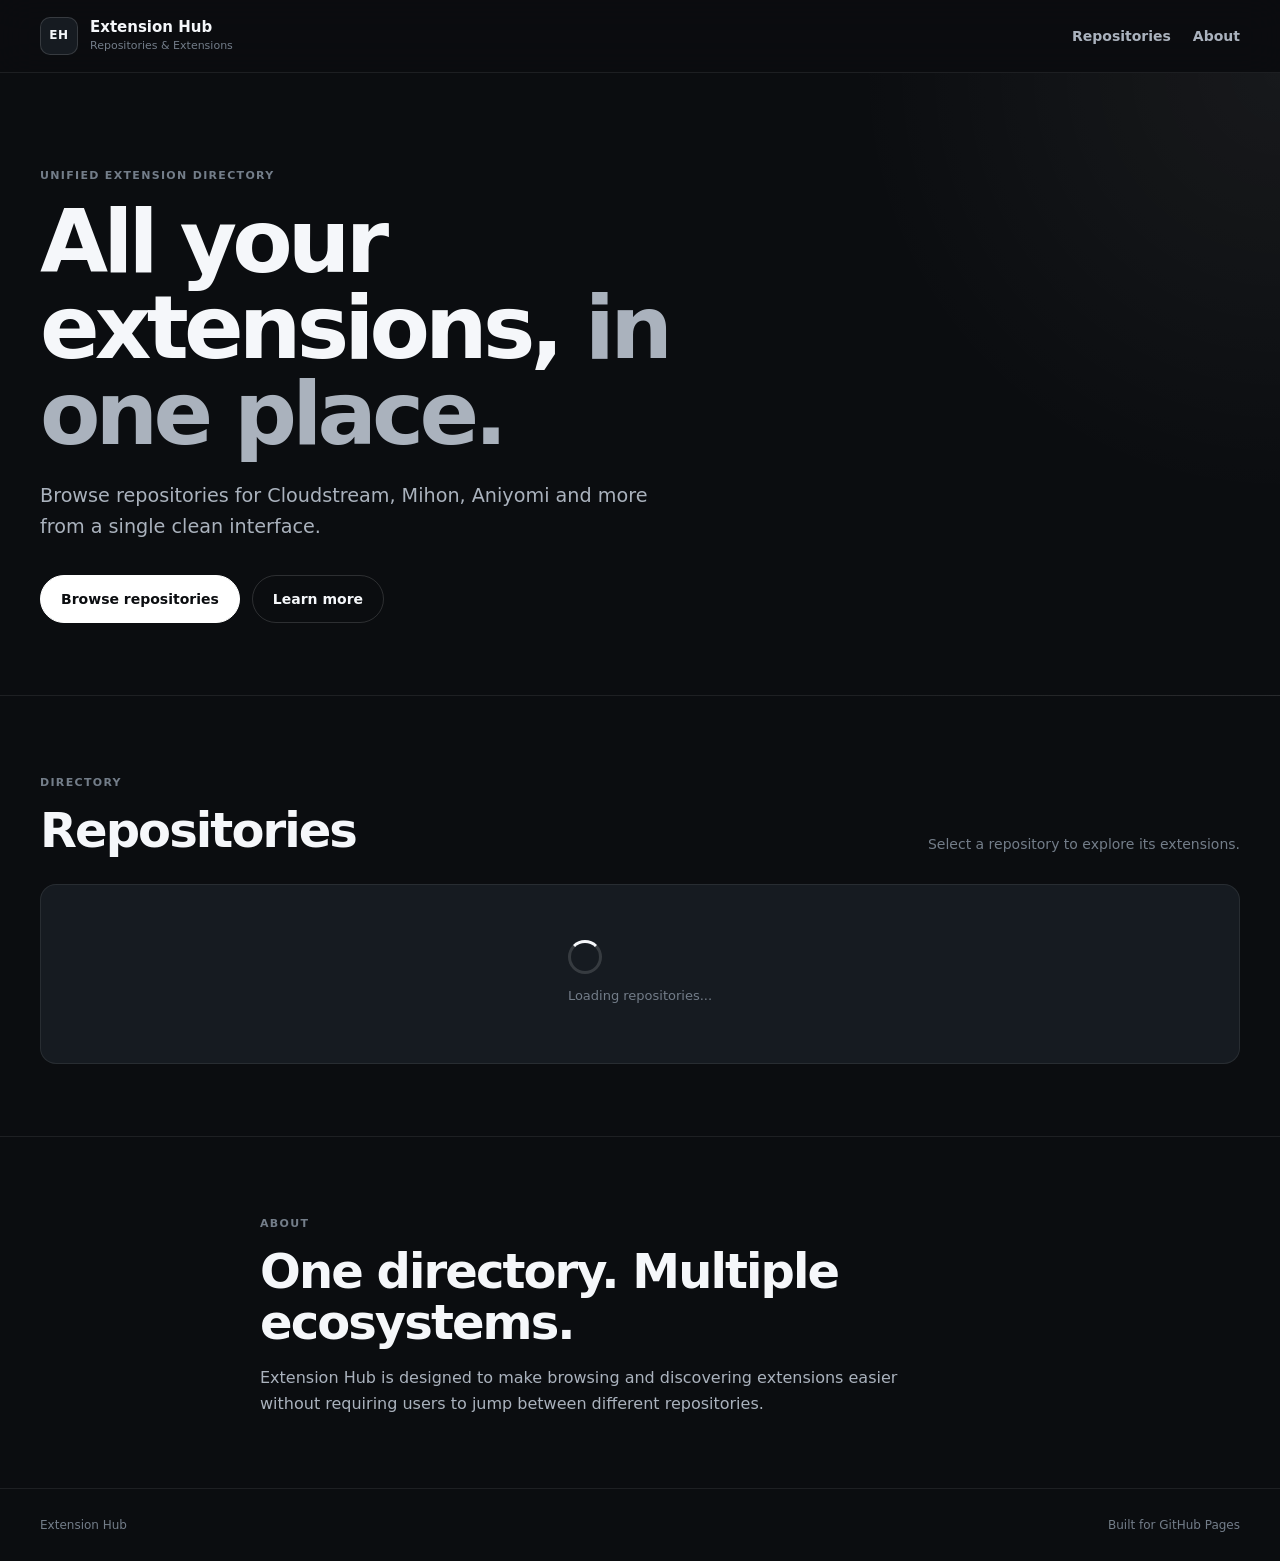
==== commit 96c61f90: "feat: add homepage loading state Replace the temporary repository loading placeholder with the share" ====
--- a/index.html
+++ b/index.html
@@ -8,6 +8,7 @@
   <title>Extension Hub</title>
   <link rel="stylesheet" href="css/style.css">
   <link rel="stylesheet" href="css/repositories.css">
+  <link rel="stylesheet" href="css/loading.css">
 </head>
 <body>
   <div class="app">
@@ -52,10 +53,10 @@
           </div>
 
           <div id="repository-list" class="repository-list" aria-live="polite" aria-busy="true">
-            <div class="repository-empty">
+            <div class="loading-state">
               <div>
-                <h3>Loading repositories</h3>
-                <p>Preparing the directory...</p>
+                <div class="loading-spinner" aria-hidden="true"></div>
+                <p>Loading repositories...</p>
               </div>
             </div>
           </div>
@@ -83,16 +84,5 @@
   <script src="data/repositories.js"></script>
   <script src="js/app.js"></script>
   <script src="js/repositories.js"></script>
-
-  <script>
-    document.addEventListener("DOMContentLoaded", () => {
-      const list = document.querySelector("#repository-list");
-
-      if (list && typeof RepositoryView !== "undefined" && typeof repositories !== "undefined") {
-        RepositoryView.render(list, repositories);
-        list.setAttribute("aria-busy", "false");
-      }
-    });
-  </script>
 </body>
 </html>
--- a/css/loading.css
+++ b/css/loading.css
@@ -0,0 +1,51 @@
+.loading-state {
+  display: grid;
+  place-items: center;
+  min-height: 180px;
+  padding: 32px;
+  border: 1px solid var(--border);
+  border-radius: var(--radius-md);
+  background: var(--surface);
+  text-align: center;
+}
+
+.loading-spinner {
+  width: 34px;
+  height: 34px;
+  border: 3px solid var(--border-strong);
+  border-top-color: var(--text);
+  border-radius: 50%;
+  animation: loading-spin .8s linear infinite;
+}
+
+.loading-state p {
+  margin-top: 12px;
+  color: var(--text-muted);
+  font-size: 13px;
+}
+
+@keyframes loading-spin {
+  to { transform: rotate(360deg); }
+}
+
+@media (max-width: 560px) {
+  .loading-state {
+    min-height: 140px;
+    padding: 24px;
+  }
+
+  .loading-spinner {
+    width: 28px;
+    height: 28px;
+  }
+
+  .loading-state p {
+    font-size: 11px;
+  }
+}
+
+@media (prefers-reduced-motion: reduce) {
+  .loading-spinner {
+    animation: none;
+  }
+    }
